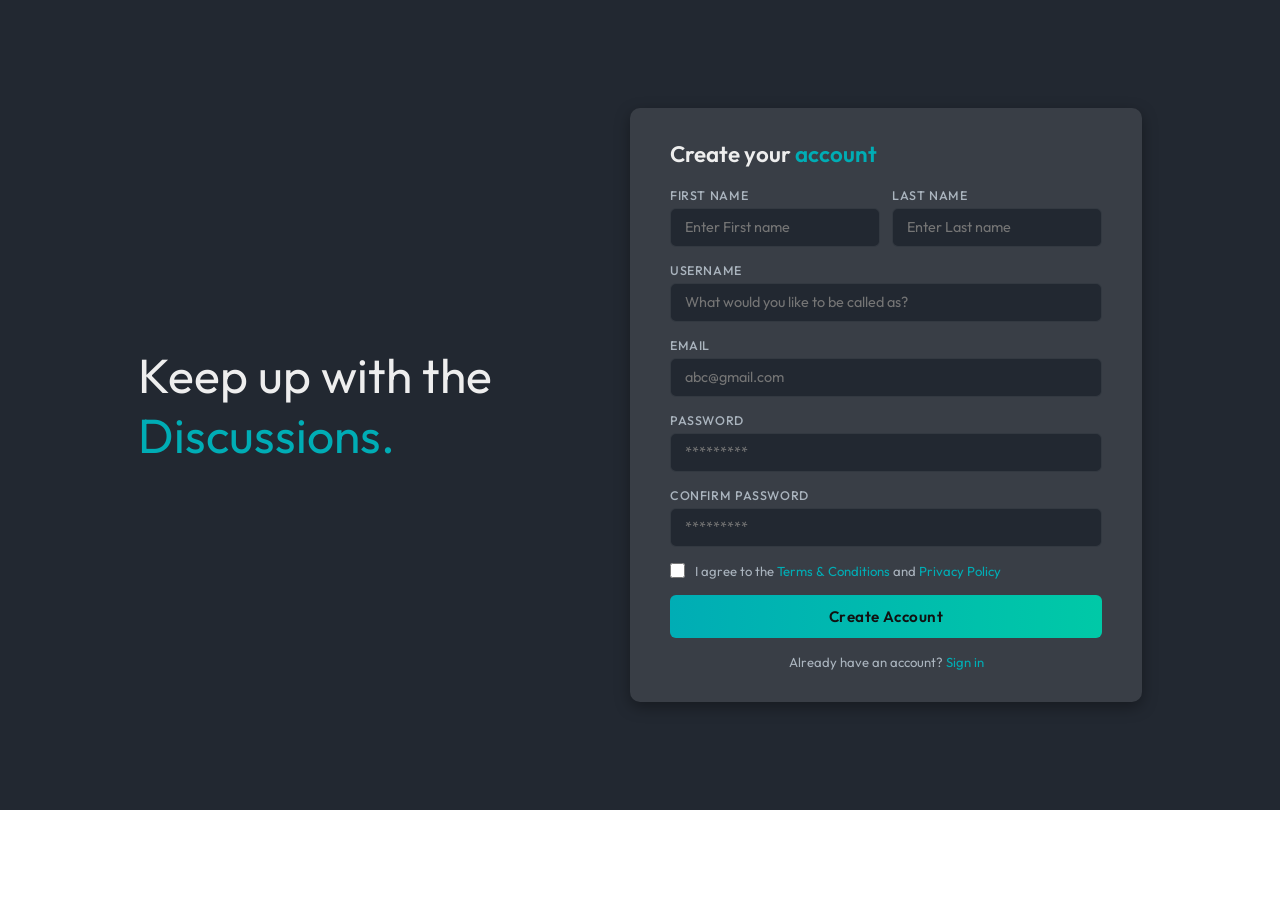
==== pages/index.html @ a3071cab "Registration page added" ====
<!DOCTYPE html>
<html lang="en">

<head>
    <meta charset="UTF-8">
    <meta name="viewport" content="width=device-width, initial-scale=1.0">
    <title>ThreaddBase</title>
    <link rel="stylesheet" href="../CSS/style.css">
    <link href="https://fonts.googleapis.com/css2?family=Outfit:wght@300;400;600;700&display=swap" rel="stylesheet" />
</head>

<body>
    <div class="register-container">
        <div class="register-text">
            Keep up with the <span>Discussions.</span>
        </div>
        <div class="register-tab">
            <h2>Create your <span>account</span></h2>

            <div class="input-row">
                <div class="input-section">
                    <label for="firstname">First Name</label>
                    <input type="text" id="firstname" placeholder="Enter First name" />
                </div>
                <div class="input-section">
                    <label for="lastname">Last Name</label>
                    <input type="text" id="lastname" placeholder="Enter Last name" />
                </div>
            </div>

            <div class="input-section">
                <label for="username">Username</label>
                <input type="text" id="username" placeholder="What would you like to be called as?" />
            </div>

            <div class="input-section">
                <label for="email">Email</label>
                <input type="email" id="email" placeholder="abc@gmail.com" />
            </div>

            <div class="input-section">
                <label for="password">Password</label>
                <input type="password" id="password" placeholder="*********" />
            </div>

            <div class="input-section">
                <label for="repass">Confirm Password</label>
                <input type="password" id="repass" placeholder="*********" />
            </div>

            <div class="terms">
                <input type="checkbox" id="terms" />
                <label for="terms">
                    I agree to the <a href="#">Terms & Conditions</a> and <a href="#">Privacy Policy</a>
                </label>
            </div>

            <button class="btn-submit">Create Account</button>

            <div class="login-link">
                Already have an account? <a href="#">Sign in</a>
            </div>
        </div>
    </div>
</body>

</html>
---- CSS/style.css ----
:root {
  /* Base Theme */
  --color-primary: #222831;
  --color-secondary: #393E46;
  --color-highlight: #00ADB5;
  --color-font: #EEEEEE;

  /* Accent Colors */
  --color-rose: #FF6B8A;
  --color-amber-gold: #F0A500;
  --color-mint: #00C9A7;
  --color-lavender: #A78BFA;
  --color-peach: #FF8C69;
  --color-slate: #AAB4BE;

  /* Semantic Aliases */
  --color-success: #00C9A7;
  --color-warning: #F0A500;
  --color-error: #FF6B8A;
  --color-info: #00ADB5;

  /* Gradient Presets */
  --gradient-aqua: linear-gradient(90deg, #00ADB5, #00C9A7);
  --gradient-dreamy: linear-gradient(90deg, #00ADB5, #A78BFA);
  --gradient-energetic: linear-gradient(90deg, #00ADB5, #F0A500);
  --gradient-warm-cool: linear-gradient(90deg, #FF6B8A, #A78BFA);
}

* {
    margin: 0;
    padding: 0;
    box-sizing: border-box;
    font-family: 'Outfit',-apple-system, BlinkMacSystemFont, 'Segoe UI', Roboto, Oxygen, Ubuntu, Cantarell, 'Open Sans', 'Helvetica Neue', sans-serif;
}

.register-container {
    min-height: clamp(200px, 90vh, 900px);
    width: 100%;
    background-color: var(--color-primary);
    color: var(--color-font);
    display: flex;
    align-items: center;
    justify-content: space-evenly;
}

.register-text {
    font-size: 3rem;
}

.register-text span {
    display: block;
    color: var(--color-highlight);
}

.register-tab {
    min-height: 400px;
    width: 40%;
    border-radius: 10px;
    background-color: var(--color-secondary);
    box-shadow: rgba(0, 0, 0, 0.35) 0px 5px 15px;
    padding: 2rem 2.5rem;
    display: flex;
    flex-direction: column;
    gap: 1rem;
}

.register-tab h2 {
    font-size: 1.4rem;
    font-weight: 600;
    color: var(--color-font);
    margin-bottom: 0.25rem;
}

.register-tab h2 span {
    color: var(--color-highlight);
}

.input-row {
    display: flex;
    gap: 0.75rem;
}

.input-row .input-section {
    flex: 1;
}

.input-section {
    display: flex;
    flex-direction: column;
    gap: 0.3rem;
}

.input-section label {
    font-size: 0.78rem;
    font-weight: 500;
    color: var(--color-slate);
    text-transform: uppercase;
    letter-spacing: 0.05em;
}

.input-section input {
    background-color: var(--color-primary);
    border: 1.5px solid rgba(255,255,255,0.08);
    border-radius: 6px;
    padding: 0.6rem 0.85rem;
    color: var(--color-font);
    font-size: 0.9rem;
    font-family: 'Outfit', sans-serif;
    width: 100%;
    transition: border-color 0.2s, box-shadow 0.2s;
    outline: none;
}

.input-group input::placeholder {
    color: #555c66;
}

.input-group input:focus {
    border-color: var(--color-highlight);
    box-shadow: 0 0 0 3px rgba(0, 173, 181, 0.15);
}

.terms {
    display: flex;
    align-items: center;
    gap: 0.6rem;
    font-size: 0.82rem;
    color: var(--color-slate);
}

.terms input[type="checkbox"] {
    width: 15px;
    height: 15px;
    accent-color: var(--color-highlight);
    cursor: pointer;
    flex-shrink: 0;
}

.terms a {
    color: var(--color-highlight);
    text-decoration: none;
}

.terms a:hover {
    text-decoration: underline;
}
 
.btn-submit {
    width: 100%;
    padding: 0.75rem;
    border: none;
    border-radius: 6px;
    background: var(--gradient-aqua);
    color: #111;
    font-size: 0.95rem;
    font-weight: 600;
    font-family: 'Outfit', sans-serif;
    cursor: pointer;
    transition: opacity 0.2s, transform 0.15s;
    letter-spacing: 0.03em;
}

.btn-submit:hover {
    opacity: 0.9;
    transform: translateY(-1px);
}

.btn-submit:active {
    transform: translateY(0);
}

.login-link {
    text-align: center;
    font-size: 0.82rem;
    color: var(--color-slate);
}

.login-link a {
    color: var(--color-highlight);
    text-decoration: none;
}

.login-link a:hover {
    text-decoration: underline;
}

@media (max-width: 800px) {
    .register-container {
        flex-direction: column;
        gap: 2rem;
        padding: 2.5rem 1.5rem;
    }

    .register-tab {
        width: 60%;
    }

    .register-text {
        font-size: 2.5rem;
        text-align: center;
        max-width: 100%;
    }

    .input-row {
        flex-direction: column;
        gap: 1rem;
    }
}

@media (max-width: 600px) {
    .register-tab {
        width: 90%;
        padding: 1.5rem;
    }

    .register-text {
        font-size: 2rem;
    }
}

@media (max-width: 400px) {
    .register-tab {
        width: 100%;
        border-radius: 0;
    }
}

@media (max-width: 500px) {
    .register-tab {
        width: 80%;
        height: 60%;
    }

    .register-text {
        font-size: 2.3rem;
    }

    .register-container {
        gap: 0;
    }
}
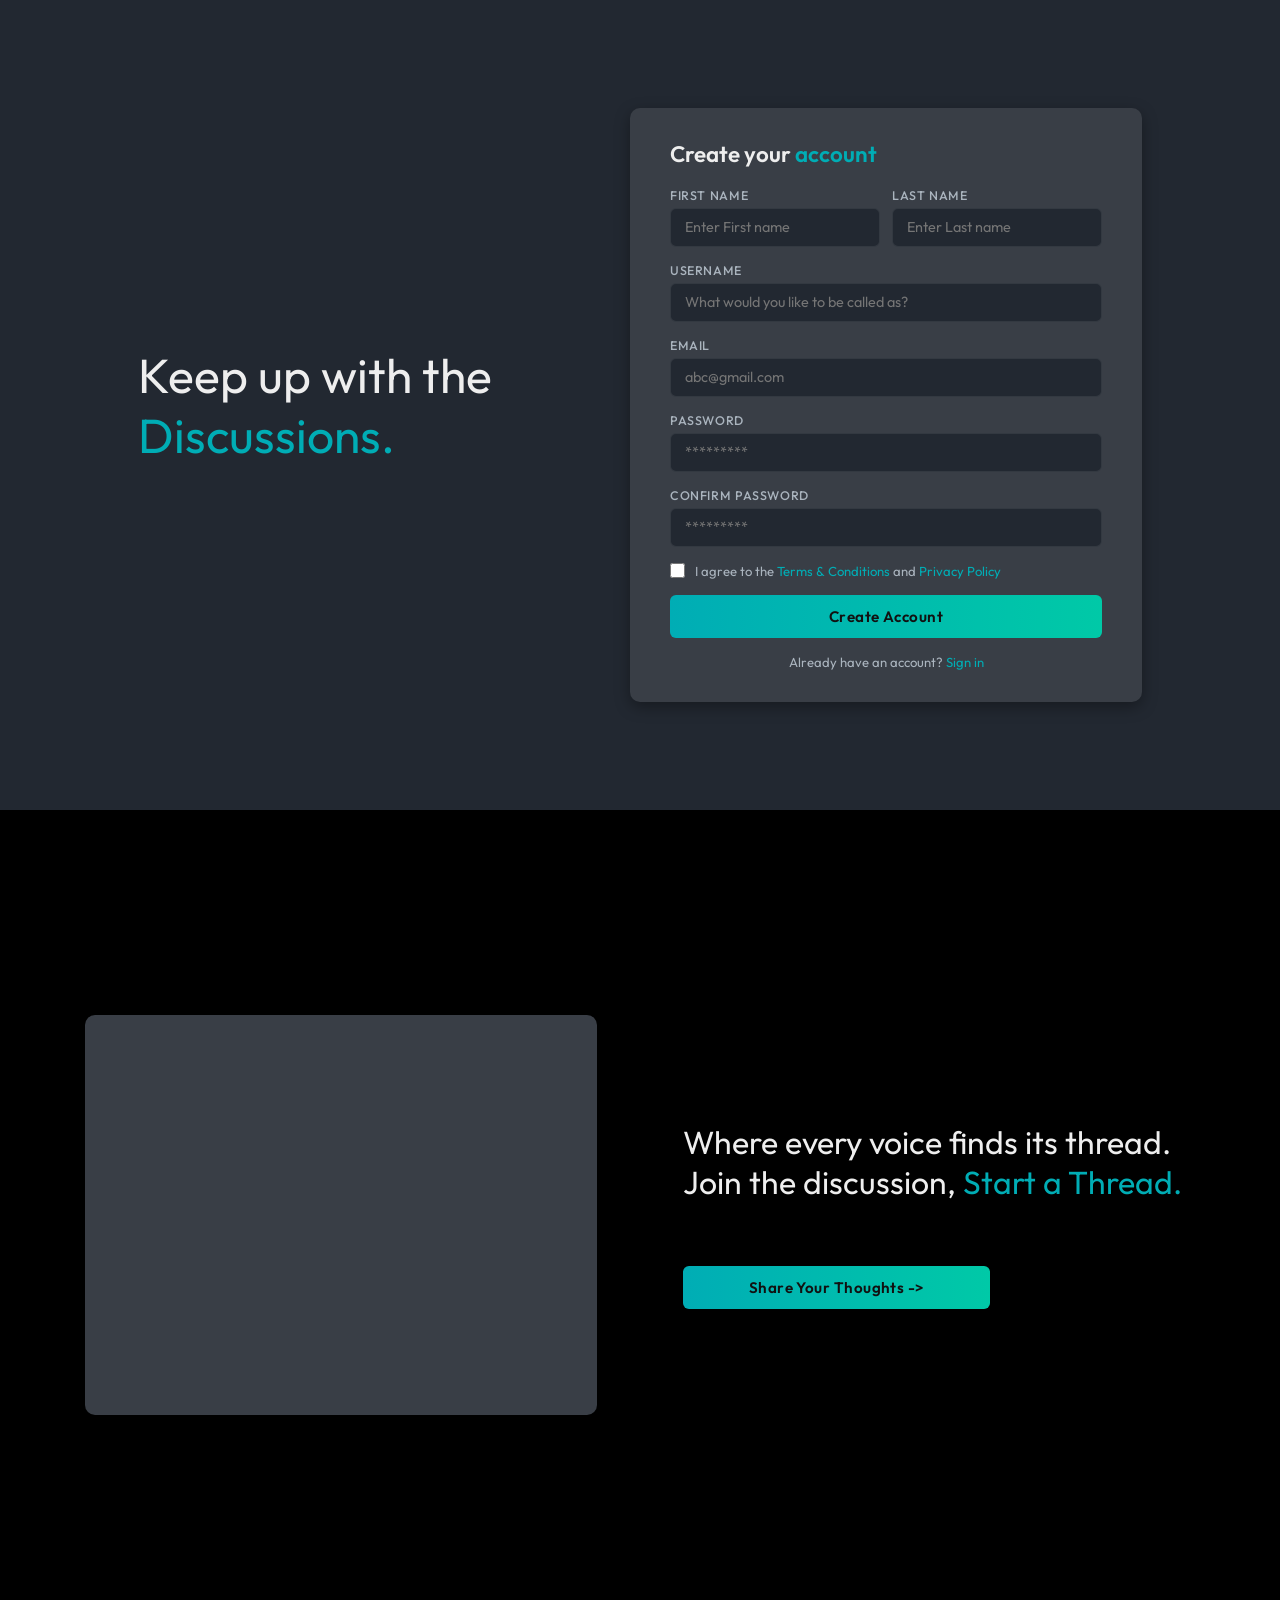
==== commit a3227840: "CTA section added" ====
--- a/pages/index.html
+++ b/pages/index.html
@@ -10,6 +10,8 @@
 </head>
 
 <body>
+
+    <!-- Registration section -->
     <div class="register-container">
         <div class="register-text">
             Keep up with the <span>Discussions.</span>
@@ -62,6 +64,20 @@
             </div>
         </div>
     </div>
+
+    <!-- CTA section -->
+     <div class="CTA-section">
+        <div class="CTA-image"></div>
+        <div class="CTA-text">
+            <p>Where every voice finds its thread.
+            Join the discussion,<span>
+                Start a Thread.
+            </span> 
+                
+            </p>
+            <button>Share Your Thoughts -></button>
+        </div>
+     </div>
 </body>
 
 </html>
--- a/CSS/style.css
+++ b/CSS/style.css
@@ -26,6 +26,7 @@
   --gradient-warm-cool: linear-gradient(90deg, #FF6B8A, #A78BFA);
 }
 
+
 * {
     margin: 0;
     padding: 0;
@@ -33,6 +34,8 @@
     font-family: 'Outfit',-apple-system, BlinkMacSystemFont, 'Segoe UI', Roboto, Oxygen, Ubuntu, Cantarell, 'Open Sans', 'Helvetica Neue', sans-serif;
 }
 
+
+/* Registration section CSS */
 .register-container {
     min-height: clamp(200px, 90vh, 900px);
     width: 100%;
@@ -184,6 +187,8 @@
     text-decoration: underline;
 }
 
+/* Media making webpage responsive */
+
 @media (max-width: 800px) {
     .register-container {
         flex-direction: column;
@@ -239,3 +244,64 @@
         gap: 0;
     }
 }
+
+/* CTA section CSS */
+
+.CTA-section {
+    min-height: clamp(200px, 90vh, 900px);
+    width: 100%;
+    background-color: #000;
+    color: var(--color-font);
+    display: flex;
+    align-items: center;
+    justify-content: space-evenly;
+}
+
+.CTA-image {
+    min-height: 400px;
+    width: 40%;
+    border-radius: 10px;
+    background-color: var(--color-secondary);
+    box-shadow: rgba(0, 0, 0, 0.35) 0px 5px 15px;
+    padding: 2rem 2.5rem;
+    display: flex;
+    flex-direction: column;
+    gap: 1rem;
+}
+
+.CTA-text {
+    width: 40%;
+    font-size: 2rem;
+    display: flex;
+    flex-direction: column;
+    gap: 4rem;
+}
+
+.CTA-text span {
+    /* display: block; */
+    color: var(--color-highlight);
+}
+
+.CTA-text button {
+    width: 60%;
+    padding: 0.75rem;
+    border: none;
+    border-radius: 6px;
+    background: var(--gradient-aqua);
+    color: #111;
+    font-size: 0.95rem;
+    font-weight: 600;
+    font-family: 'Outfit', sans-serif;
+    cursor: pointer;
+    transition: opacity 0.2s, transform 0.15s;
+    letter-spacing: 0.03em;
+}
+
+.CTA-text button:hover {
+    opacity: 0.9;
+    transform: translateY(-1px);
+}
+
+.CTA-text button:active {
+    transform: translateY(0);
+}
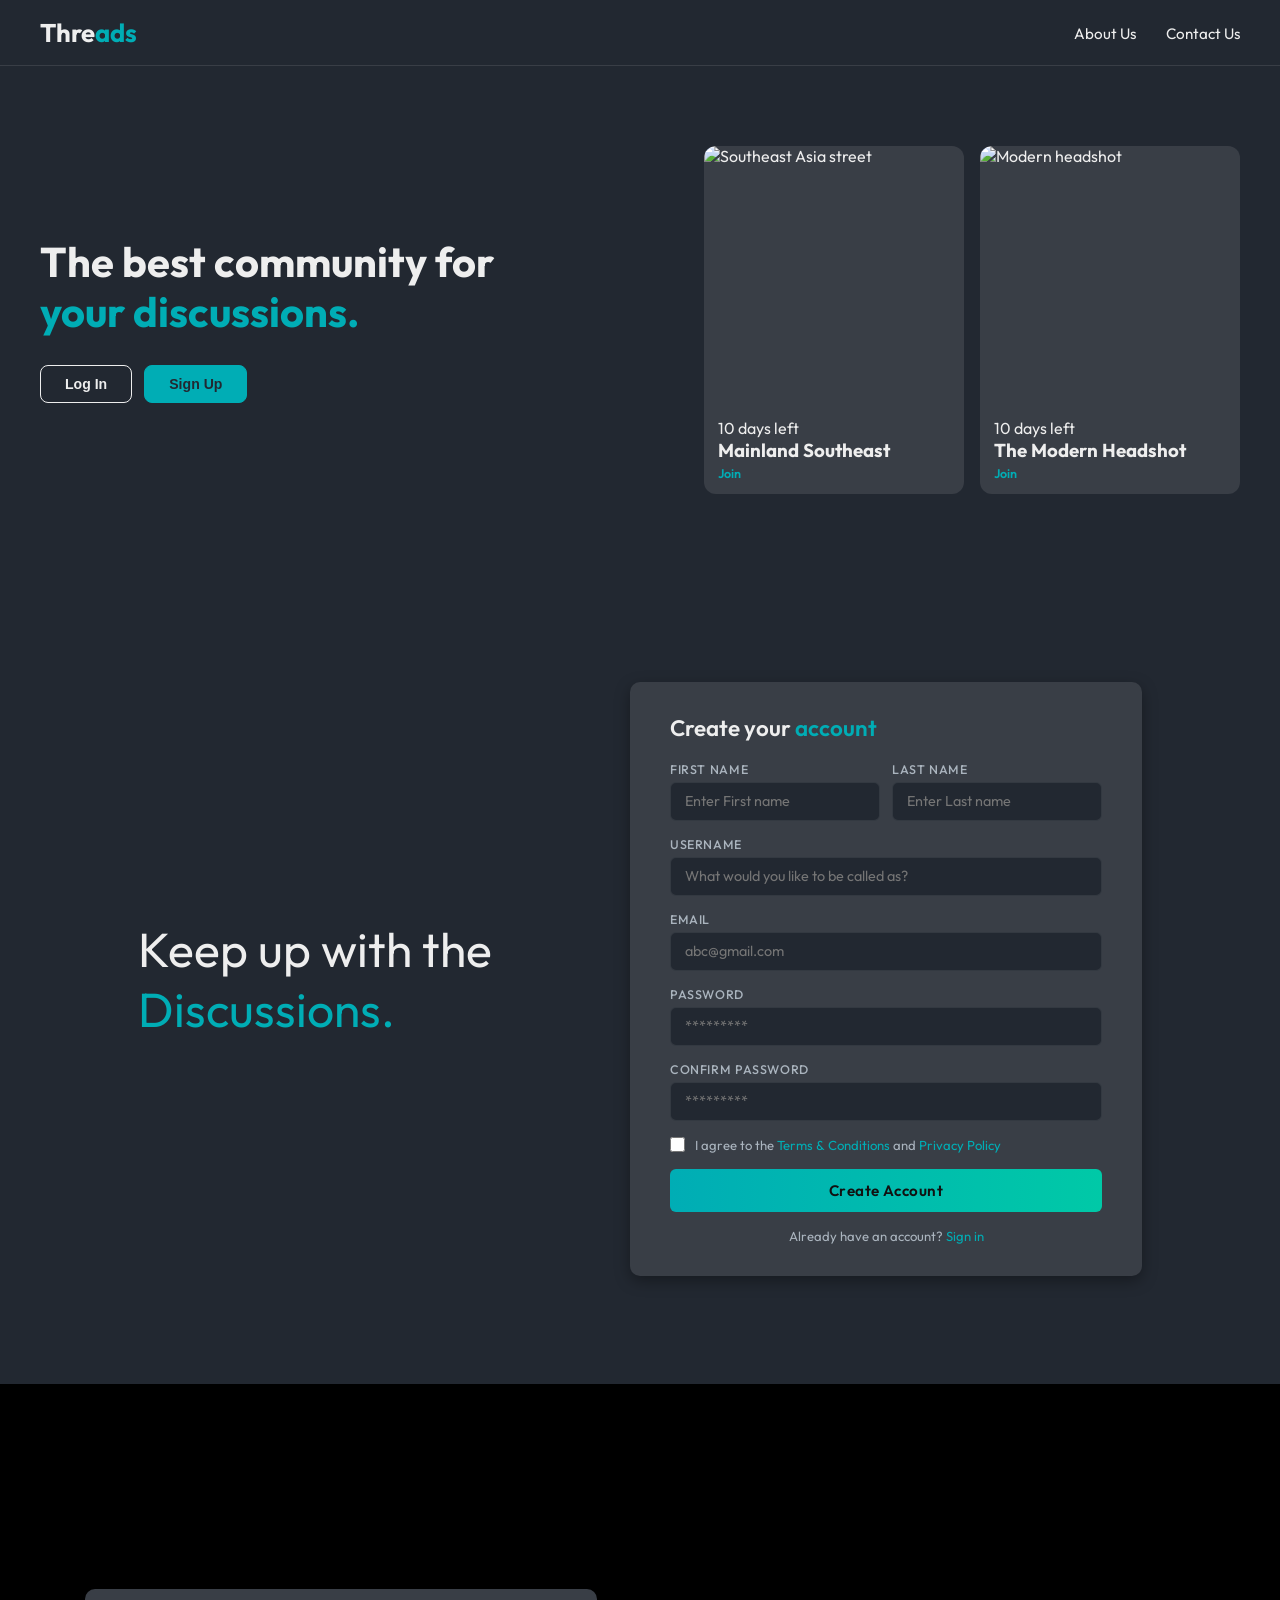
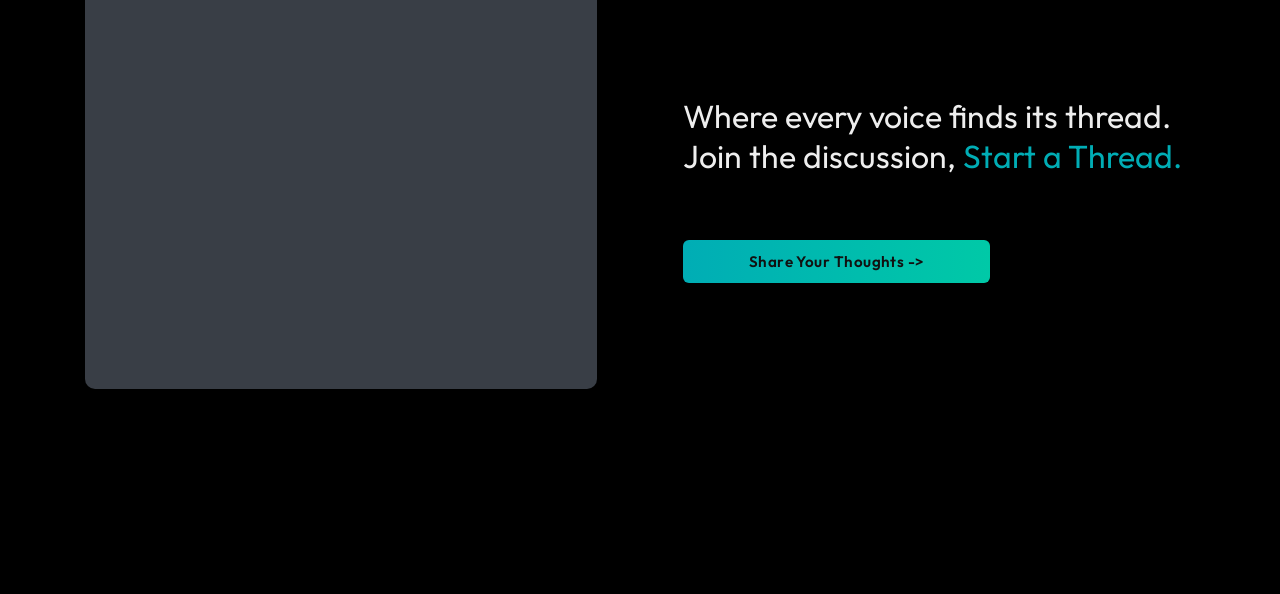
==== commit e8808fce: "Added navbar and utility styles" ====
--- a/pages/index.html
+++ b/pages/index.html
@@ -5,12 +5,58 @@
     <meta charset="UTF-8">
     <meta name="viewport" content="width=device-width, initial-scale=1.0">
     <title>ThreaddBase</title>
+    <link rel="stylesheet" href="../CSS/util.css">
     <link rel="stylesheet" href="../CSS/style.css">
+    <link rel="stylesheet" href="../CSS/nav.css">
     <link href="https://fonts.googleapis.com/css2?family=Outfit:wght@300;400;600;700&display=swap" rel="stylesheet" />
 </head>
 
 <body>
+    
+  <nav>
+    <a href="#" class="logo">Thre<span>ads</span></a>
+    <ul class="nav-links">
+      <li><a href="#">About Us</a></li>
+      <li><a href="#">Contact Us</a></li>
+    </ul>
+  </nav>
 
+  <section class="hero">
+
+    <div class="hero-left">
+      <h1>The best community for
+        <br>
+         <span>your discussions.</span></h1>
+
+      <div class="buttons-container">
+        <a href="#" class="btn-login">Log In</a>
+        <a href="#" class="btn-signup">Sign Up</a>
+      </div>
+    </div>
+
+    <div class="hero-right">
+
+      <div class="card">
+        <img src="https://images.pexels.com/photos/2161449/pexels-photo-2161449.jpeg?auto=compress&cs=tinysrgb&w=400" alt="Southeast Asia street" />
+        <div class="card-info">
+          <p>10 days left</p>
+          <h3>Mainland Southeast</h3>
+          <a href="#">Join</a>
+        </div>
+      </div>
+
+      <div class="card">
+        <img src="https://images.pexels.com/photos/3756679/pexels-photo-3756679.jpeg?auto=compress&cs=tinysrgb&w=400" alt="Modern headshot" />
+        <div class="card-info">
+          <p class="tag">10 days left</p>
+          <h3>The Modern Headshot</h3>
+          <a href="#">Join</a>
+        </div>
+      </div>
+
+    </div>
+
+  </section>
     <!-- Registration section -->
     <div class="register-container">
         <div class="register-text">
--- a/CSS/util.css
+++ b/CSS/util.css
@@ -0,0 +1,35 @@
+:root {
+  /* Base Theme */
+  --color-primary: #222831;
+  --color-secondary: #393E46;
+  --color-highlight: #00ADB5;
+  --color-font: #EEEEEE;
+
+  /* Accent Colors */
+  --color-rose: #FF6B8A;
+  --color-amber-gold: #F0A500;
+  --color-mint: #00C9A7;
+  --color-lavender: #A78BFA;
+  --color-peach: #FF8C69;
+  --color-slate: #AAB4BE;
+
+  /* Semantic Aliases */
+  --color-success: #00C9A7;
+  --color-warning: #F0A500;
+  --color-error: #FF6B8A;
+  --color-info: #00ADB5;
+
+  /* Gradient Presets */
+  --gradient-aqua: linear-gradient(90deg, #00ADB5, #00C9A7);
+  --gradient-dreamy: linear-gradient(90deg, #00ADB5, #A78BFA);
+  --gradient-energetic: linear-gradient(90deg, #00ADB5, #F0A500);
+  --gradient-warm-cool: linear-gradient(90deg, #FF6B8A, #A78BFA);
+}
+
+
+* {
+    margin: 0;
+    padding: 0;
+    box-sizing: border-box;
+    font-family: 'Outfit',-apple-system, BlinkMacSystemFont, 'Segoe UI', Roboto, Oxygen, Ubuntu, Cantarell, 'Open Sans', 'Helvetica Neue', sans-serif;
+}
--- a/CSS/style.css
+++ b/CSS/style.css
@@ -1,39 +1,168 @@
-:root {
-  /* Base Theme */
-  --color-primary: #222831;
-  --color-secondary: #393E46;
-  --color-highlight: #00ADB5;
-  --color-font: #EEEEEE;
-
-  /* Accent Colors */
-  --color-rose: #FF6B8A;
-  --color-amber-gold: #F0A500;
-  --color-mint: #00C9A7;
-  --color-lavender: #A78BFA;
-  --color-peach: #FF8C69;
-  --color-slate: #AAB4BE;
-
-  /* Semantic Aliases */
-  --color-success: #00C9A7;
-  --color-warning: #F0A500;
-  --color-error: #FF6B8A;
-  --color-info: #00ADB5;
-
-  /* Gradient Presets */
-  --gradient-aqua: linear-gradient(90deg, #00ADB5, #00C9A7);
-  --gradient-dreamy: linear-gradient(90deg, #00ADB5, #A78BFA);
-  --gradient-energetic: linear-gradient(90deg, #00ADB5, #F0A500);
-  --gradient-warm-cool: linear-gradient(90deg, #FF6B8A, #A78BFA);
-}
-
-
-* {
-    margin: 0;
-    padding: 0;
-    box-sizing: border-box;
-    font-family: 'Outfit',-apple-system, BlinkMacSystemFont, 'Segoe UI', Roboto, Oxygen, Ubuntu, Cantarell, 'Open Sans', 'Helvetica Neue', sans-serif;
-}
-
+/* Top hero section styling */
+.hero {
+    padding: 80px 40px;
+    display: flex;
+    align-items: center;
+    justify-content: space-between;
+}
+
+.hero-left {
+    display: flex;
+    flex-direction: column;
+    width: 40%;
+}
+
+.hero-left h1 {
+    font-size: 2.6rem;
+    font-weight: 700;
+    line-height: 1.2;
+    color: #EEEEEE;
+    margin-bottom: 28px;
+    text-align: justify;
+}
+
+.hero-left h1 span {
+    color: #00ADB5;
+}
+
+.buttons-container {
+    display: flex;
+    align-items: center;
+    gap: 12px;
+}
+
+.btn-login {
+    padding: 10px 24px;
+    border-radius: 8px;
+    font-family: 'Poppins', sans-serif;
+    font-size: 0.88rem;
+    font-weight: 600;
+    cursor: pointer;
+    text-decoration: none;
+    border: 1px solid #EEEEEE;
+    background-color: transparent;
+    color: #EEEEEE;
+}
+
+.btn-login:hover {
+    border-color: #00ADB5;
+    color: #00ADB5;
+}
+
+.btn-signup {
+    padding: 10px 24px;
+    border-radius: 8px;
+    font-family: 'Poppins', sans-serif;
+    font-size: 0.88rem;
+    font-weight: 600;
+    cursor: pointer;
+    text-decoration: none;
+    border: 1px solid #00ADB5;
+    background-color: #00ADB5;
+    color: #222831;
+}
+
+.btn-signup:hover {
+    background-color: #009aa1;
+    border-color: #009aa1;
+}
+
+.hero-right {
+    display: flex;
+    align-items: center;
+    justify-content: flex-end;
+    gap: 16px;
+    width: 55%;
+}
+
+.card {
+    border-radius: 12px;
+    overflow: hidden;
+    background-color: #393E46;
+    cursor: pointer;
+    width: 260px;
+    transition: transform 0.3s, box-shadow 0.3s;
+}
+
+.card:hover {
+    transform: translateY(-8px);
+    box-shadow: 0 16px 40px rgba(0, 0, 0, 0.5), 0 0 0 2px #00ADB5;
+}
+
+.card img {
+    display: block;
+    width: 260px;
+    height: 260px;
+    object-fit: cover;
+}
+
+.card-info {
+    padding: 12px 14px;
+}
+
+.card-info a {
+    font-size: 0.78rem;
+    color: #00ADB5;
+    text-decoration: none;
+    font-weight: 600;
+}
+
+.card-info a:hover {
+    text-decoration: underline;
+}
+
+/* hero section responsive code */
+@media (max-width: 900px) {
+    .hero {
+        flex-direction: column;
+        gap: 50px;
+        padding: 60px 40px;
+    }
+
+    .hero-left {
+        width: 100%;
+    }
+
+    .hero-right {
+        width: 100%;
+        justify-content: center;
+    }
+}
+
+@media (max-width: 600px) {
+
+  .hero {
+    padding: 50px 20px;
+  }
+
+  .hero-left h1 {
+    font-size: 1.9rem;
+  }
+
+  .card {
+    width: 170px;
+  }
+
+  .card img {
+    width: 170px;
+    height: 170px;
+  }
+}
+
+@media (max-width: 400px) {
+  .hero-left h1 {
+    font-size: 1.6rem;
+  }
+
+  .card {
+    width: 145px;
+  }
+
+  .card img {
+    width: 145px;
+    height: 145px;
+  }
+}
 
 /* Registration section CSS */
 .register-container {
@@ -103,7 +232,7 @@
 
 .input-section input {
     background-color: var(--color-primary);
-    border: 1.5px solid rgba(255,255,255,0.08);
+    border: 1.5px solid rgba(255, 255, 255, 0.08);
     border-radius: 6px;
     padding: 0.6rem 0.85rem;
     color: var(--color-font);
@@ -147,7 +276,7 @@
 .terms a:hover {
     text-decoration: underline;
 }
- 
+
 .btn-submit {
     width: 100%;
     padding: 0.75rem;
@@ -223,25 +352,25 @@
     }
 }
 
+@media (max-width: 500px) {
+    .register-tab {
+        width: 80%;
+        height: 60%;
+    }
+
+    .register-text {
+        font-size: 2.3rem;
+    }
+
+    .register-container {
+        gap: 1.3 rem;
+    }
+}
+
 @media (max-width: 400px) {
     .register-tab {
         width: 100%;
         border-radius: 0;
-    }
-}
-
-@media (max-width: 500px) {
-    .register-tab {
-        width: 80%;
-        height: 60%;
-    }
-
-    .register-text {
-        font-size: 2.3rem;
-    }
-
-    .register-container {
-        gap: 0;
     }
 }
 
@@ -305,3 +434,22 @@
 .CTA-text button:active {
     transform: translateY(0);
 }
+
+@media (max-width: 500px) {
+    .CTA-section {
+        flex-direction: column;
+    }
+
+    .CTA-text {
+        font-size: 1.7rem;
+    }
+
+    .CTA-image {
+        min-height: 300px;
+        width: 60%;
+    }
+
+    .CTA-text button {
+        width: 120%;
+    }
+}
--- a/CSS/nav.css
+++ b/CSS/nav.css
@@ -0,0 +1,60 @@
+/* navigation bar styling for landing page */
+body {
+  background-color: var(--color-primary);
+  color: var(--color-font);
+}
+
+nav {
+  background-color: var(--color-primary);
+  border-bottom: 1px solid var(--color-secondary);
+  padding: 16px 40px;
+  display: flex;
+  align-items: center;
+  justify-content: space-between;
+}
+
+.logo {
+  font-size: 1.6rem;
+  font-weight: 700;
+  color: var(--color-font);
+  text-decoration: none;
+}
+
+.logo span {
+  color: var(--color-highlight);
+}
+
+.nav-links {
+  display: flex;
+  align-items: center;
+  gap: 30px;
+  list-style: none;
+}
+
+.nav-links a {
+  text-decoration: none;
+  color: var(--color-font);
+  font-size: 0.95rem;
+  font-weight: 400;
+}
+
+.nav-links a:hover {
+  color: var(--color-highlight);
+}
+
+
+@media (max-width: 600px) {
+  nav {
+    padding: 16px 20px;
+  }
+
+  .nav-links {
+    gap: 16px;
+  }
+}
+
+@media (max-width: 400px) {
+  .nav-links {
+    display: none;
+  }
+}
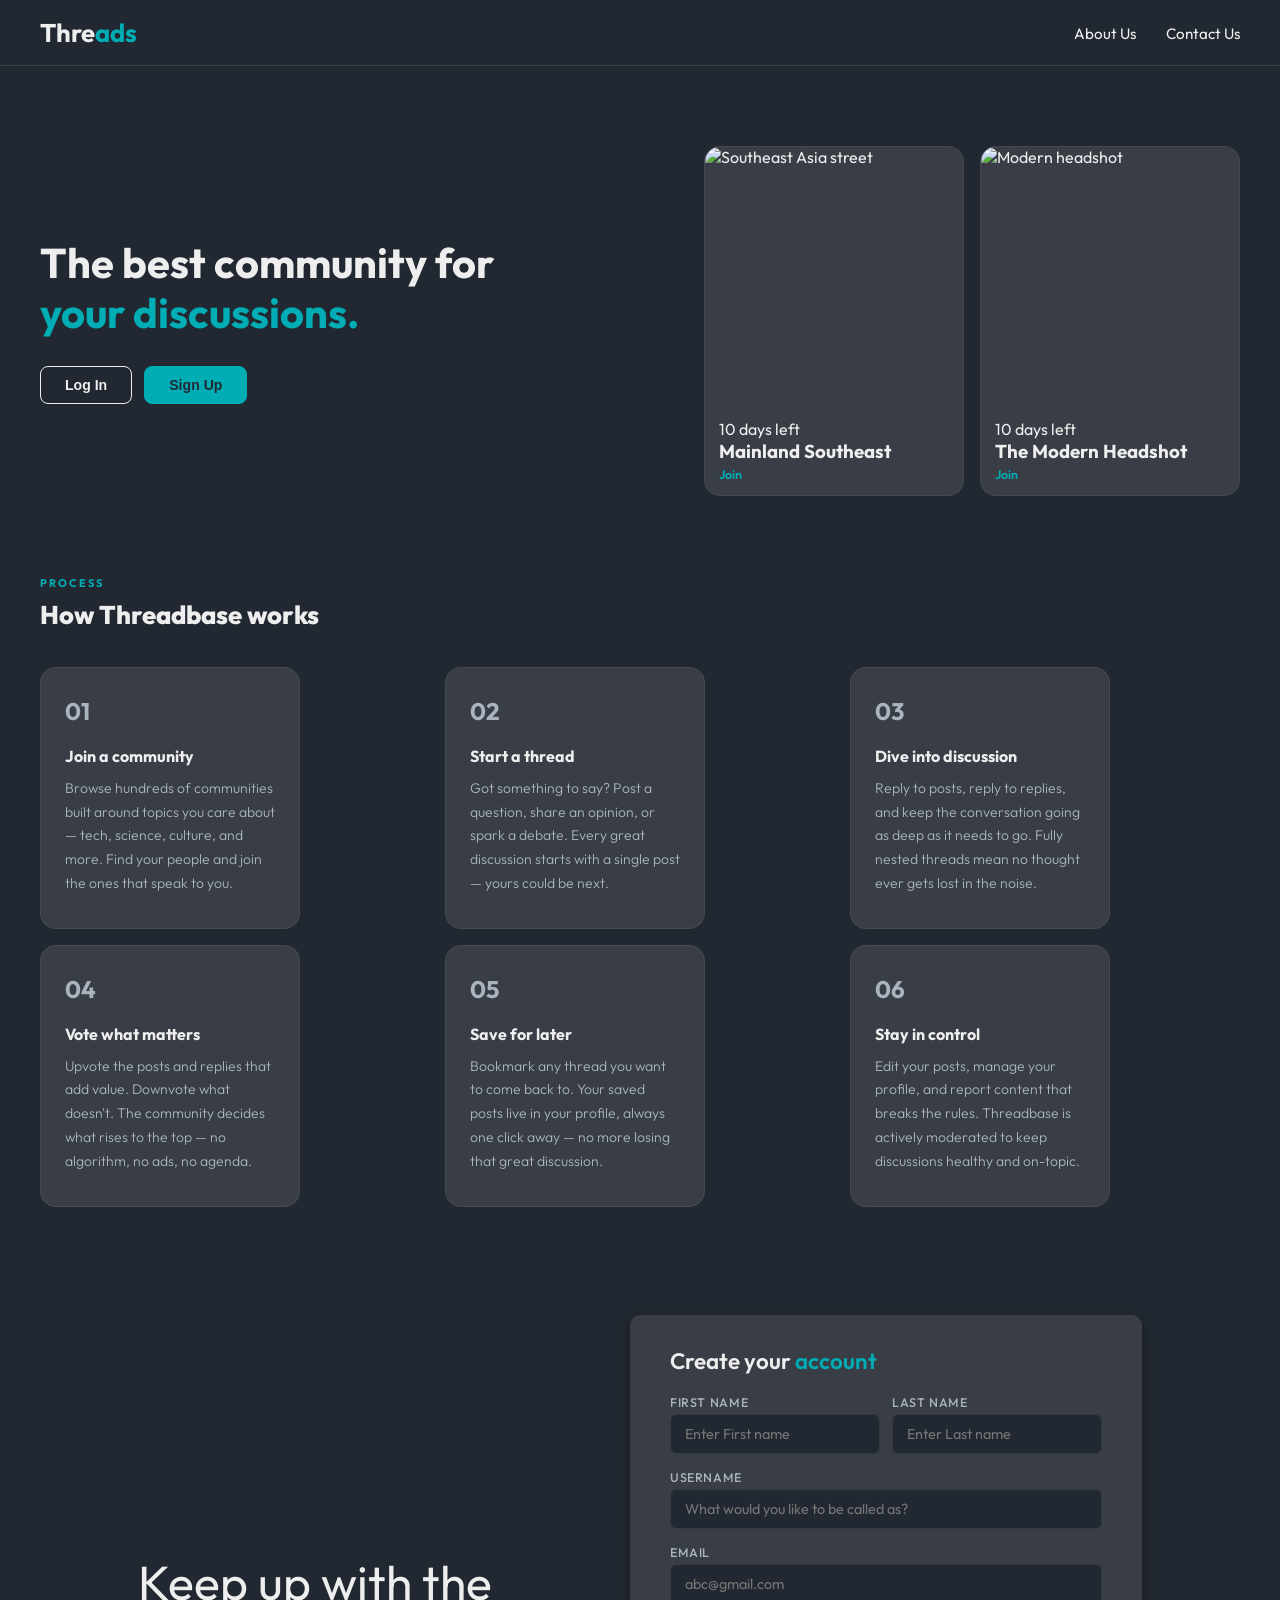
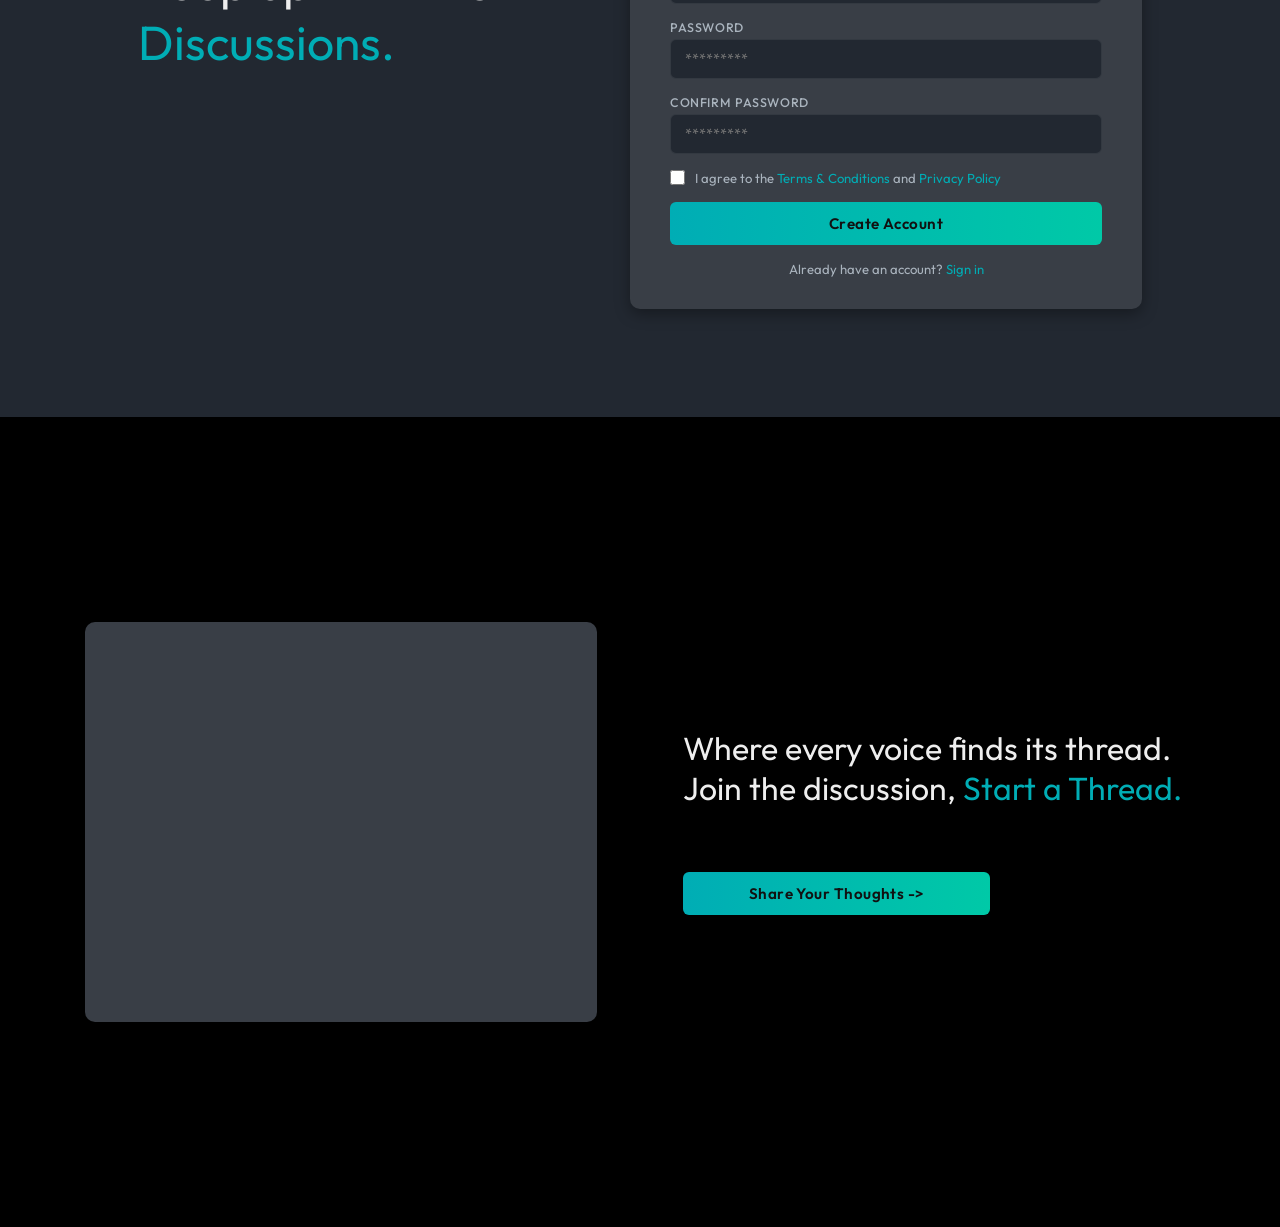
==== commit 28240ce0: "File structure updated" ====
--- a/pages/index.html
+++ b/pages/index.html
@@ -2,17 +2,19 @@
 <html lang="en">
 
 <head>
-    <meta charset="UTF-8">
-    <meta name="viewport" content="width=device-width, initial-scale=1.0">
-    <title>ThreaddBase</title>
-    <link rel="stylesheet" href="../CSS/util.css">
-    <link rel="stylesheet" href="../CSS/style.css">
-    <link rel="stylesheet" href="../CSS/nav.css">
-    <link href="https://fonts.googleapis.com/css2?family=Outfit:wght@300;400;600;700&display=swap" rel="stylesheet" />
+  <meta charset="UTF-8">
+  <meta name="viewport" content="width=device-width, initial-scale=1.0">
+  <title>ThreaddBase</title>
+  <link rel="stylesheet" href="../CSS/util.css">
+  <link rel="stylesheet" href="../CSS/style.css">
+  <link rel="stylesheet" href="../CSS/nav.css">
+  <link href="https://fonts.googleapis.com/css2?family=Outfit:wght@300;400;600;700&display=swap" rel="stylesheet" />
+  <!-- iconify -->
+  <script src="https://code.iconify.design/iconify-icon/2.1.0/iconify-icon.min.js"></script>
 </head>
 
 <body>
-    
+  <!-- navigation starts -->
   <nav>
     <a href="#" class="logo">Thre<span>ads</span></a>
     <ul class="nav-links">
@@ -20,13 +22,16 @@
       <li><a href="#">Contact Us</a></li>
     </ul>
   </nav>
-
+  <!-- navigation ends -->
+
+  <!-- top hero section starts -->
   <section class="hero">
 
     <div class="hero-left">
       <h1>The best community for
         <br>
-         <span>your discussions.</span></h1>
+        <span>your discussions.</span>
+      </h1>
 
       <div class="buttons-container">
         <a href="#" class="btn-login">Log In</a>
@@ -37,7 +42,8 @@
     <div class="hero-right">
 
       <div class="card">
-        <img src="https://images.pexels.com/photos/2161449/pexels-photo-2161449.jpeg?auto=compress&cs=tinysrgb&w=400" alt="Southeast Asia street" />
+        <img src="https://images.pexels.com/photos/2161449/pexels-photo-2161449.jpeg?auto=compress&cs=tinysrgb&w=400"
+          alt="Southeast Asia street" />
         <div class="card-info">
           <p>10 days left</p>
           <h3>Mainland Southeast</h3>
@@ -46,84 +52,187 @@
       </div>
 
       <div class="card">
-        <img src="https://images.pexels.com/photos/3756679/pexels-photo-3756679.jpeg?auto=compress&cs=tinysrgb&w=400" alt="Modern headshot" />
+        <img src="https://images.pexels.com/photos/3756679/pexels-photo-3756679.jpeg?auto=compress&cs=tinysrgb&w=400"
+          alt="Modern headshot" />
         <div class="card-info">
           <p class="tag">10 days left</p>
           <h3>The Modern Headshot</h3>
           <a href="#">Join</a>
         </div>
       </div>
-
-    </div>
-
+    </div>
   </section>
-    <!-- Registration section -->
-    <div class="register-container">
-        <div class="register-text">
-            Keep up with the <span>Discussions.</span>
-        </div>
-        <div class="register-tab">
-            <h2>Create your <span>account</span></h2>
-
-            <div class="input-row">
-                <div class="input-section">
-                    <label for="firstname">First Name</label>
-                    <input type="text" id="firstname" placeholder="Enter First name" />
-                </div>
-                <div class="input-section">
-                    <label for="lastname">Last Name</label>
-                    <input type="text" id="lastname" placeholder="Enter Last name" />
-                </div>
-            </div>
-
-            <div class="input-section">
-                <label for="username">Username</label>
-                <input type="text" id="username" placeholder="What would you like to be called as?" />
-            </div>
-
-            <div class="input-section">
-                <label for="email">Email</label>
-                <input type="email" id="email" placeholder="abc@gmail.com" />
-            </div>
-
-            <div class="input-section">
-                <label for="password">Password</label>
-                <input type="password" id="password" placeholder="*********" />
-            </div>
-
-            <div class="input-section">
-                <label for="repass">Confirm Password</label>
-                <input type="password" id="repass" placeholder="*********" />
-            </div>
-
-            <div class="terms">
-                <input type="checkbox" id="terms" />
-                <label for="terms">
-                    I agree to the <a href="#">Terms & Conditions</a> and <a href="#">Privacy Policy</a>
-                </label>
-            </div>
-
-            <button class="btn-submit">Create Account</button>
-
-            <div class="login-link">
-                Already have an account? <a href="#">Sign in</a>
-            </div>
-        </div>
-    </div>
-
-    <!-- CTA section -->
-     <div class="CTA-section">
-        <div class="CTA-image"></div>
-        <div class="CTA-text">
-            <p>Where every voice finds its thread.
-            Join the discussion,<span>
-                Start a Thread.
-            </span> 
-                
-            </p>
-            <button>Share Your Thoughts -></button>
-        </div>
-     </div>
+  <!-- Top hero section ends -->
+
+  <!-- work section starts -->
+  <section class="works-section">
+
+    <p class="section-label">Process</p>
+    <h2 class="works-title">How Threadbase works</h2>
+
+    <div class="cards-row">
+
+      <!-- First Card -->
+      <div class="col">
+        <div class="card">
+          <div class="card-body">
+            <div class="card-top-row">
+              <span class="card-number">01</span>
+              <iconify-icon icon="lucide:users" width="28" height="28" class="card-icon"></iconify-icon>
+            </div>
+            <h5 class="card-title">Join a community</h5>
+            <p class="card-text">Browse hundreds of communities built around topics you care about — tech, science,
+              culture, and more. Find your people and join the ones that speak to you.</p>
+          </div>
+        </div>
+      </div>
+
+      <!-- Second Card -->
+      <div class="col">
+        <div class="card">
+          <div class="card-body">
+            <div class="card-top-row">
+              <span class="card-number">02</span>
+              <iconify-icon icon="lucide:pencil-line" width="28" height="28" class="card-icon"></iconify-icon>
+            </div>
+            <h5 class="card-title">Start a thread</h5>
+            <p class="card-text">Got something to say? Post a question, share an opinion, or spark a debate. Every great
+              discussion starts with a single post — yours could be next.</p>
+          </div>
+        </div>
+      </div>
+
+      <!-- Third Card -->
+      <div class="col">
+        <div class="card">
+          <div class="card-body">
+            <div class="card-top-row">
+              <span class="card-number">03</span>
+              <iconify-icon icon="lucide:message-square-more" width="28" height="28" class="card-icon"></iconify-icon>
+            </div>
+            <h5 class="card-title">Dive into discussion</h5>
+            <p class="card-text">Reply to posts, reply to replies, and keep the conversation going as deep as it needs
+              to go. Fully nested threads mean no thought ever gets lost in the noise.</p>
+          </div>
+        </div>
+      </div>
+
+      <!-- Fourth Card -->
+      <div class="col">
+        <div class="card">
+          <div class="card-body">
+            <div class="card-top-row">
+              <span class="card-number">04</span>
+              <iconify-icon icon="lucide:thumbs-up" width="28" height="28" class="card-icon"></iconify-icon>
+            </div>
+            <h5 class="card-title">Vote what matters</h5>
+            <p class="card-text">Upvote the posts and replies that add value. Downvote what doesn't. The community
+              decides what rises to the top — no algorithm, no ads, no agenda.</p>
+          </div>
+        </div>
+      </div>
+
+      <!-- Fifth Card -->
+      <div class="col">
+        <div class="card">
+          <div class="card-body">
+            <div class="card-top-row">
+              <span class="card-number">05</span>
+              <iconify-icon icon="lucide:bookmark" width="28" height="28" class="card-icon"></iconify-icon>
+            </div>
+            <h5 class="card-title">Save for later</h5>
+            <p class="card-text">Bookmark any thread you want to come back to. Your saved posts live in your profile,
+              always one click away — no more losing that great discussion.</p>
+          </div>
+        </div>
+      </div>
+
+      <!-- Sixth Card -->
+      <div class="col">
+        <div class="card">
+          <div class="card-body">
+            <div class="card-top-row">
+              <span class="card-number">06</span>
+              <iconify-icon icon="lucide:shield-check" width="28" height="28" class="card-icon"></iconify-icon>
+            </div>
+            <h5 class="card-title">Stay in control</h5>
+            <p class="card-text">Edit your posts, manage your profile, and report content that breaks the rules.
+              Threadbase is actively moderated to keep discussions healthy and on-topic.</p>
+          </div>
+        </div>
+      </div>
+    </div>
+  </section>
+  <!-- work section ends -->
+
+  <!-- Registration section starts -->
+  <div class="register-container">
+    <div class="register-text">
+      Keep up with the <span>Discussions.</span>
+    </div>
+    <div class="register-tab">
+      <h2>Create your <span>account</span></h2>
+
+      <div class="input-row">
+        <div class="input-section">
+          <label for="firstname">First Name</label>
+          <input type="text" id="firstname" placeholder="Enter First name" />
+        </div>
+        <div class="input-section">
+          <label for="lastname">Last Name</label>
+          <input type="text" id="lastname" placeholder="Enter Last name" />
+        </div>
+      </div>
+
+      <div class="input-section">
+        <label for="username">Username</label>
+        <input type="text" id="username" placeholder="What would you like to be called as?" />
+      </div>
+
+      <div class="input-section">
+        <label for="email">Email</label>
+        <input type="email" id="email" placeholder="abc@gmail.com" />
+      </div>
+
+      <div class="input-section">
+        <label for="password">Password</label>
+        <input type="password" id="password" placeholder="*********" />
+      </div>
+
+      <div class="input-section">
+        <label for="repass">Confirm Password</label>
+        <input type="password" id="repass" placeholder="*********" />
+      </div>
+
+      <div class="terms">
+        <input type="checkbox" id="terms" />
+        <label for="terms">
+          I agree to the <a href="#">Terms & Conditions</a> and <a href="#">Privacy Policy</a>
+        </label>
+      </div>
+
+      <button class="btn-submit">Create Account</button>
+
+      <div class="login-link">
+        Already have an account? <a href="#">Sign in</a>
+      </div>
+    </div>
+  </div>
+
+  <!-- CTA section -->
+  <div class="CTA-section">
+    <div class="CTA-image"></div>
+    <div class="CTA-text">
+      <p>Where every voice finds its thread.
+        Join the discussion,<span>
+          Start a Thread.
+        </span>
+
+      </p>
+      <button>Share Your Thoughts -></button>
+    </div>
+  </div>
+  <!-- CTA section ends -->
 </body>
 
 </html>
--- a/CSS/style.css
+++ b/CSS/style.css
@@ -161,6 +161,127 @@
   .card img {
     width: 145px;
     height: 145px;
+  }
+}
+
+/* work section css */
+/* section */
+.works-section {
+  max-width: 1200px;
+  margin: 0 auto;
+}
+
+
+.section-label {
+  font-family: 'Outfit', sans-serif;
+  font-size: 11px;
+  font-weight: 700;
+  letter-spacing: 0.18em;
+  text-transform: uppercase;
+  color: var(--color-highlight);
+  margin-bottom: 8px;
+}
+
+/* main title */
+.works-title {
+  font-family: 'Outfit', sans-serif;
+  font-size: 1.6rem;
+  font-weight: 800;
+  color: var(--color-font);
+  margin-bottom: 36px;
+}
+
+/* 2 rows of cards */
+.cards-row {
+  display: flex;
+  flex-wrap: wrap;
+  gap: 16px;
+}
+
+/* each column — 3 cards per row */
+.col {
+  flex: 0 0 calc(33.333% - 11px);
+  min-width: 0;
+}
+
+/* card */
+.card {
+  background-color: var(--color-secondary);
+  border: 1px solid rgba(255, 255, 255, 0.06);
+  border-radius: 16px;
+  height: 100%;
+  transition: box-shadow 0.2s ease, transform 0.2s ease;
+}
+
+.card:hover {
+  transform: translateY(-4px);
+  border-color: var(--color-highlight);
+  box-shadow: 0 12px 32px rgba(0, 173, 181, 0.12);
+}
+
+.card-body {
+  padding: 28px 24px 32px;
+  display: flex;
+  flex-direction: column;
+}
+
+/* number + icon top row */
+.card-top-row {
+  display: flex;
+  align-items: center;
+  justify-content: space-between;
+  margin-bottom: 20px;
+}
+
+.card-number {
+  font-family: 'Outfit', sans-serif;
+  font-size: 1.5rem;
+  font-weight: 700;
+  color: var(--color-slate);
+}
+
+.card-icon {
+  color: var(--color-highlight);
+}
+
+/* card title */
+.card-title {
+  font-family: 'Outfit', sans-serif;
+  font-size: 1rem;
+  font-weight: 700;
+  color: var(--color-font);
+  line-height: 1.3;
+  margin-bottom: 10px;
+}
+
+/* card body text */
+.card-text {
+  font-size: 0.875rem;
+  color: var(--color-slate);
+  line-height: 1.7;
+  font-weight: 300;
+  font-family: 'Outfit', sans-serif;
+}
+
+/* tablet - 2 cards to be displayed per row */
+@media (max-width: 900px) {
+  .col {
+    flex: 0 0 calc(50% - 8px);
+  }
+}
+
+/* mobile - 1 card to be displayed per row */
+@media (max-width: 560px) {
+  .col {
+    flex: 0 0 100%;
+  }
+
+  body {
+    padding: 40px 20px;
+  }
+
+  .works-title {
+    font-size: 1.3rem;
   }
 }
 
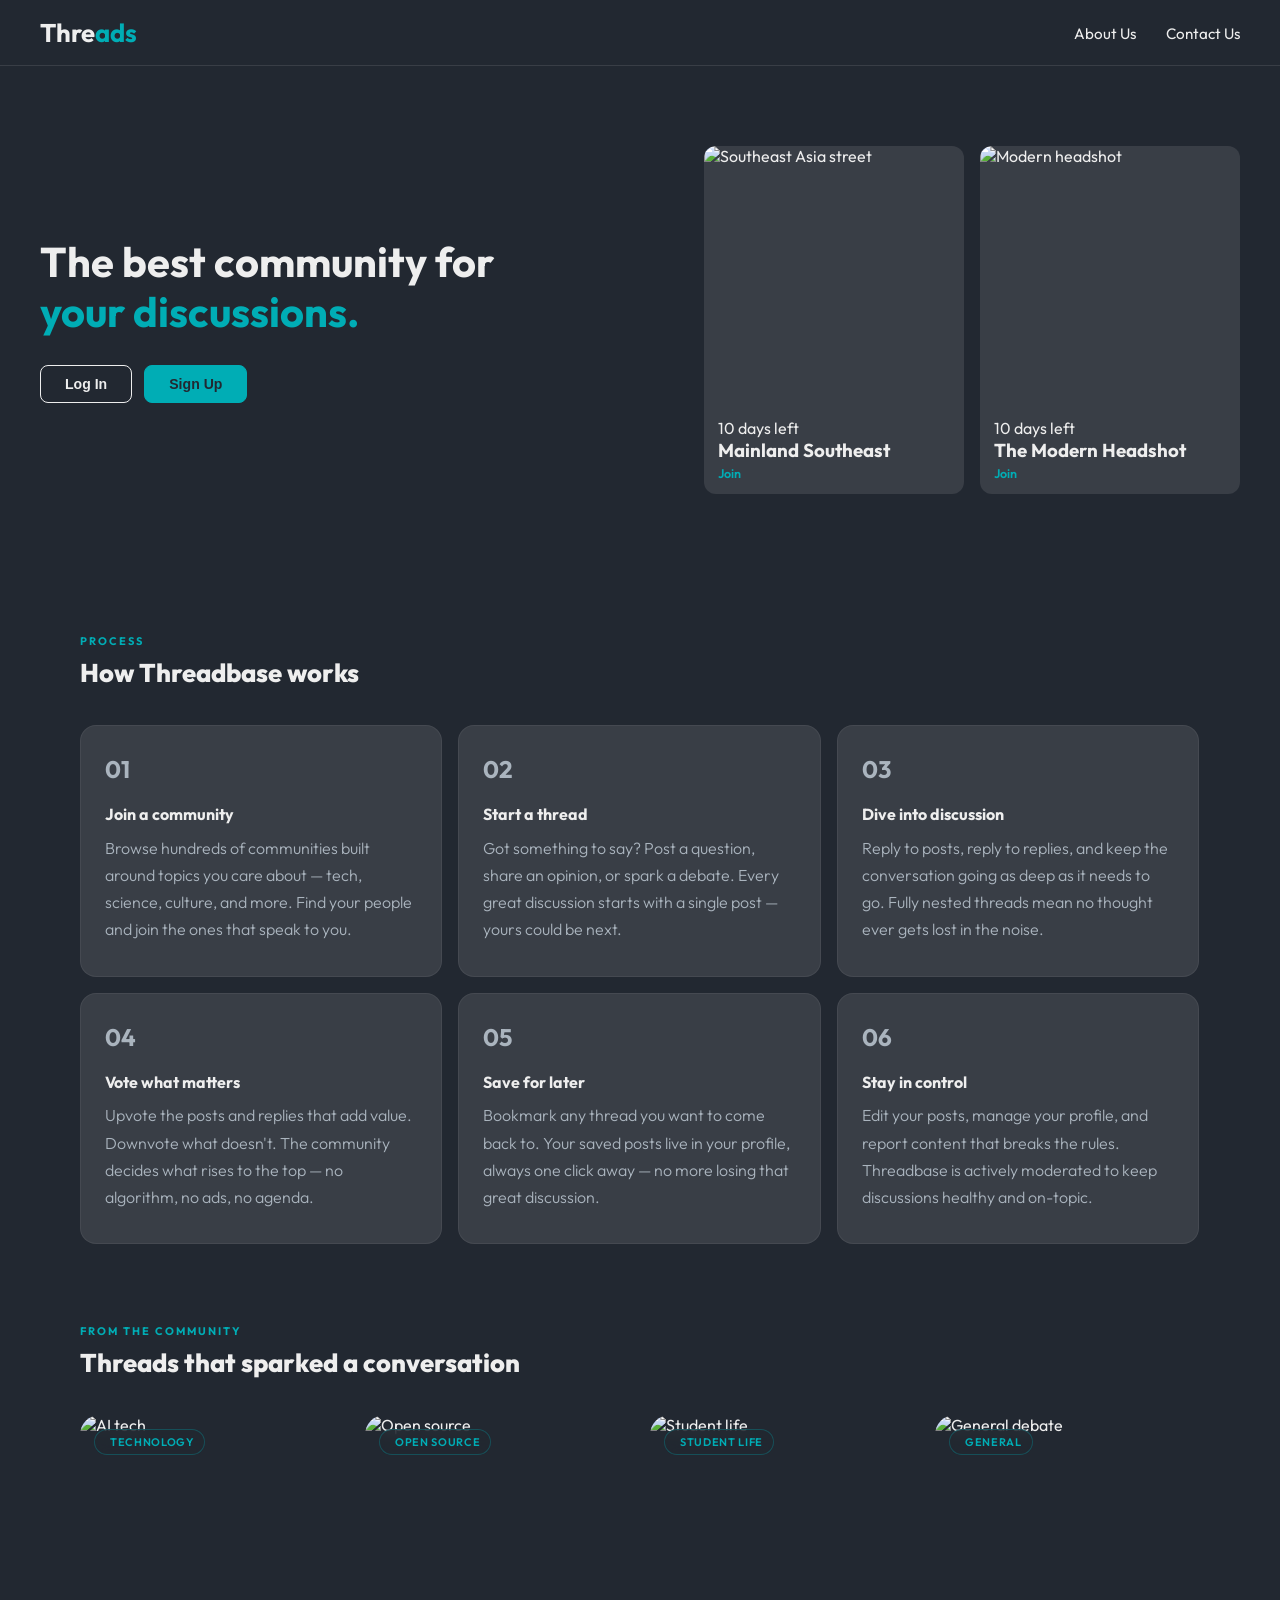
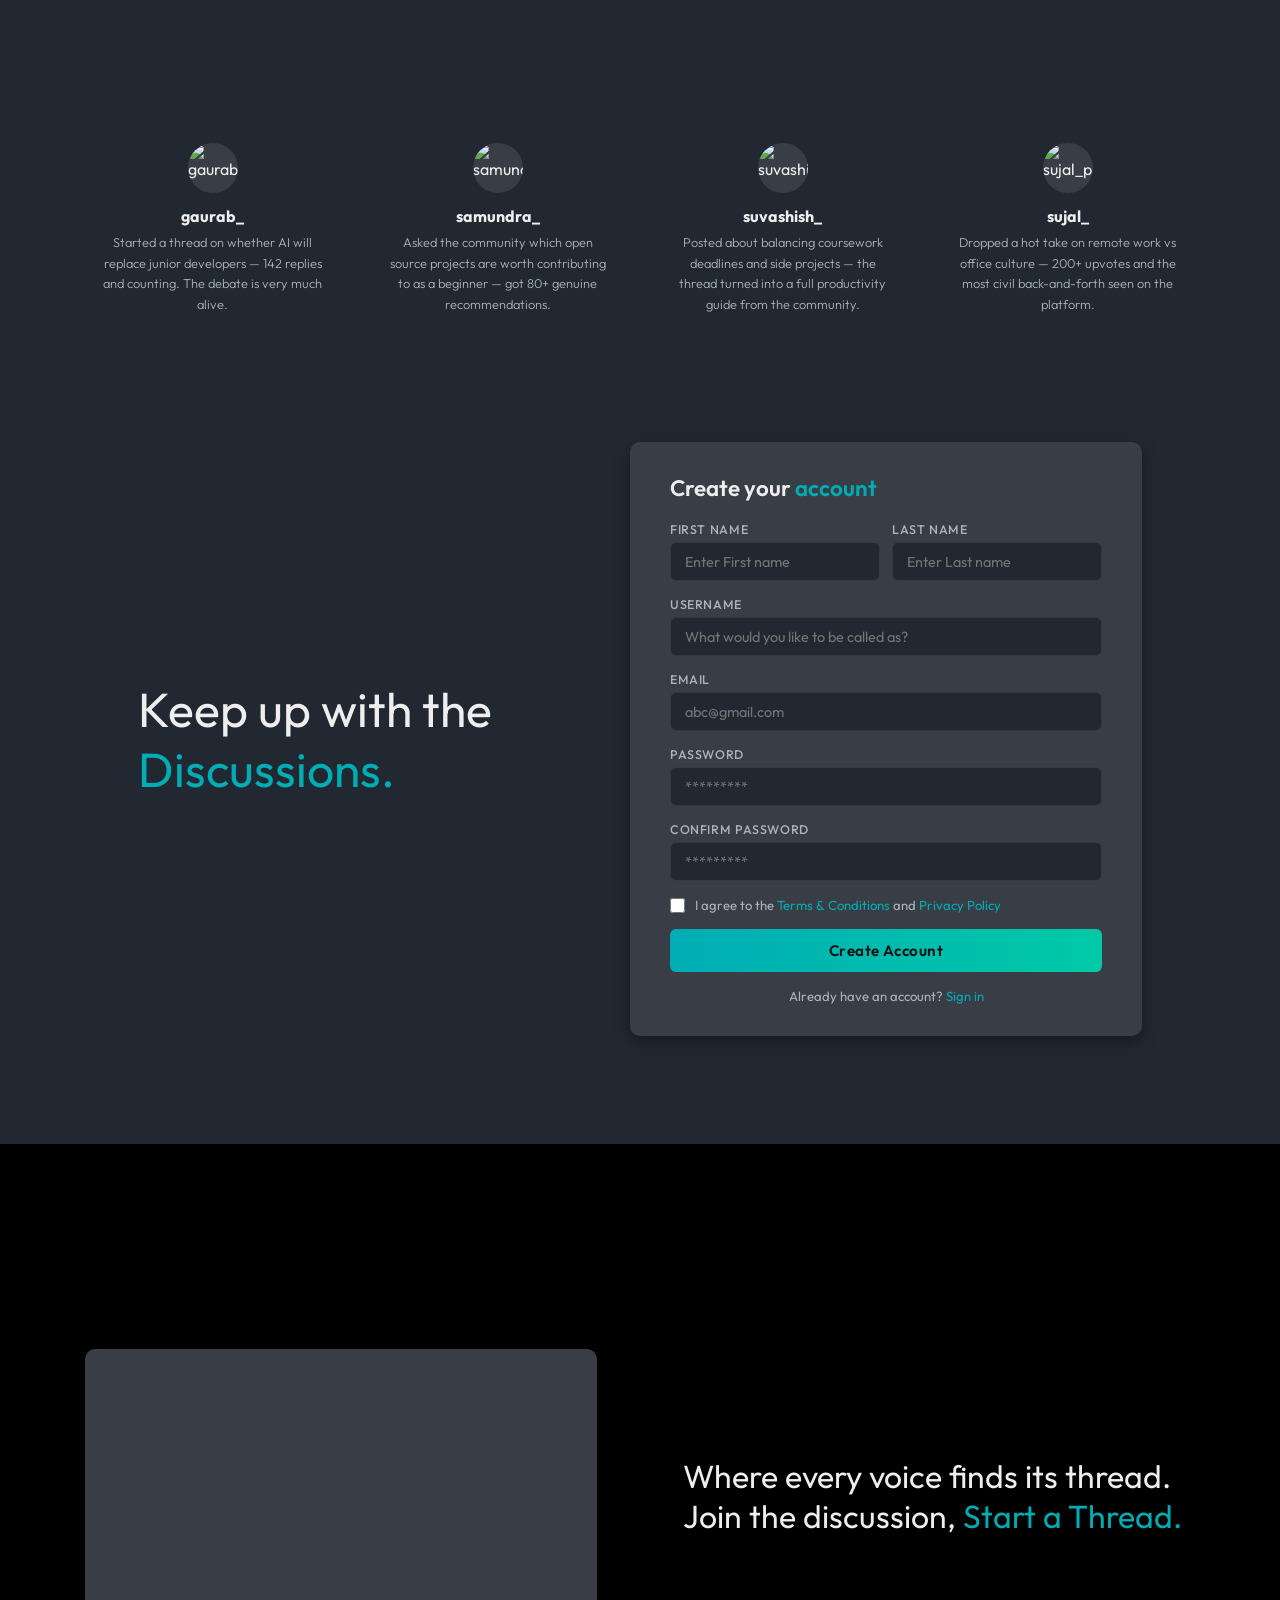
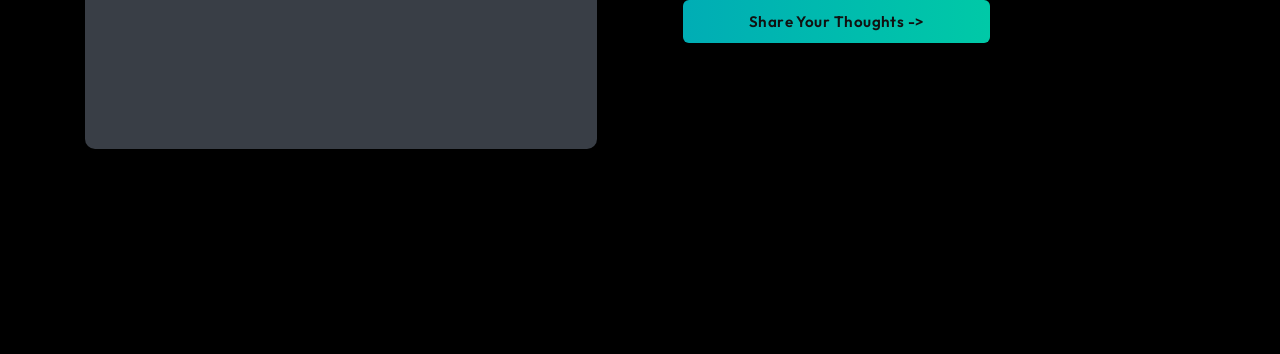
==== commit 59e88f37: "issue: resolved card issues plus merged" ====
--- a/pages/index.html
+++ b/pages/index.html
@@ -64,8 +64,8 @@
   </section>
   <!-- Top hero section ends -->
 
-  <!-- work section starts -->
-  <section class="works-section">
+  <!-- work section start -->
+   <section class="works-section">
 
     <p class="section-label">Process</p>
     <h2 class="works-title">How Threadbase works</h2>
@@ -81,8 +81,7 @@
               <iconify-icon icon="lucide:users" width="28" height="28" class="card-icon"></iconify-icon>
             </div>
             <h5 class="card-title">Join a community</h5>
-            <p class="card-text">Browse hundreds of communities built around topics you care about — tech, science,
-              culture, and more. Find your people and join the ones that speak to you.</p>
+            <p class="card-text">Browse hundreds of communities built around topics you care about — tech, science, culture, and more. Find your people and join the ones that speak to you.</p>
           </div>
         </div>
       </div>
@@ -96,8 +95,7 @@
               <iconify-icon icon="lucide:pencil-line" width="28" height="28" class="card-icon"></iconify-icon>
             </div>
             <h5 class="card-title">Start a thread</h5>
-            <p class="card-text">Got something to say? Post a question, share an opinion, or spark a debate. Every great
-              discussion starts with a single post — yours could be next.</p>
+            <p class="card-text">Got something to say? Post a question, share an opinion, or spark a debate. Every great discussion starts with a single post — yours could be next.</p>
           </div>
         </div>
       </div>
@@ -111,8 +109,7 @@
               <iconify-icon icon="lucide:message-square-more" width="28" height="28" class="card-icon"></iconify-icon>
             </div>
             <h5 class="card-title">Dive into discussion</h5>
-            <p class="card-text">Reply to posts, reply to replies, and keep the conversation going as deep as it needs
-              to go. Fully nested threads mean no thought ever gets lost in the noise.</p>
+            <p class="card-text">Reply to posts, reply to replies, and keep the conversation going as deep as it needs to go. Fully nested threads mean no thought ever gets lost in the noise.</p>
           </div>
         </div>
       </div>
@@ -126,8 +123,7 @@
               <iconify-icon icon="lucide:thumbs-up" width="28" height="28" class="card-icon"></iconify-icon>
             </div>
             <h5 class="card-title">Vote what matters</h5>
-            <p class="card-text">Upvote the posts and replies that add value. Downvote what doesn't. The community
-              decides what rises to the top — no algorithm, no ads, no agenda.</p>
+            <p class="card-text">Upvote the posts and replies that add value. Downvote what doesn't. The community decides what rises to the top — no algorithm, no ads, no agenda.</p>
           </div>
         </div>
       </div>
@@ -141,8 +137,7 @@
               <iconify-icon icon="lucide:bookmark" width="28" height="28" class="card-icon"></iconify-icon>
             </div>
             <h5 class="card-title">Save for later</h5>
-            <p class="card-text">Bookmark any thread you want to come back to. Your saved posts live in your profile,
-              always one click away — no more losing that great discussion.</p>
+            <p class="card-text">Bookmark any thread you want to come back to. Your saved posts live in your profile, always one click away — no more losing that great discussion.</p>
           </div>
         </div>
       </div>
@@ -156,15 +151,108 @@
               <iconify-icon icon="lucide:shield-check" width="28" height="28" class="card-icon"></iconify-icon>
             </div>
             <h5 class="card-title">Stay in control</h5>
-            <p class="card-text">Edit your posts, manage your profile, and report content that breaks the rules.
-              Threadbase is actively moderated to keep discussions healthy and on-topic.</p>
-          </div>
-        </div>
-      </div>
-    </div>
+            <p class="card-text">Edit your posts, manage your profile, and report content that breaks the rules. Threadbase is actively moderated to keep discussions healthy and on-topic.</p>
+          </div>
+        </div>
+      </div>
+
+    </div>
+
   </section>
-  <!-- work section ends -->
-
+<!-- work section ends -->
+
+ <!-- featured section -->
+  <section class="featured-section">
+ 
+    <p class="section-label">From the community</p>
+    <h2 class="works-title">Threads that sparked a conversation</h2>
+ 
+    <div class="featured-row">
+ 
+      <!-- Post card 1 -->
+      <div class="post-col">
+        <div class="post-card">
+          <div class="post-img-wrap">
+            <img src="https://images.unsplash.com/photo-1607706189992-eae578626c86?w=600&q=80" alt="AI tech" class="post-img"/>
+            <div class="post-community-badge">
+              <iconify-icon icon="lucide:cpu" width="12" height="12"></iconify-icon>
+              Technology
+            </div>
+          </div>
+          <div class="post-meta">
+            <div class="post-avatar-wrap">
+              <img src="https://api.dicebear.com/7.x/thumbs/svg?seed=gaurab" alt="gaurab_dev" class="post-avatar"/>
+            </div>
+            <h4 class="post-author">gaurab_</h4>
+            <p class="post-desc">Started a thread on whether AI will replace junior developers — 142 replies and counting. The debate is very much alive.</p>
+          </div>
+        </div>
+      </div>
+ 
+      <!-- Post card 2 -->
+      <div class="post-col">
+        <div class="post-card">
+          <div class="post-img-wrap">
+            <img src="https://images.unsplash.com/photo-1556075798-4825dfaaf498?w=600&q=80" alt="Open source" class="post-img"/>
+            <div class="post-community-badge">
+              <iconify-icon icon="lucide:code-2" width="12" height="12"></iconify-icon>
+              Open Source
+            </div>
+          </div>
+          <div class="post-meta">
+            <div class="post-avatar-wrap">
+              <img src="https://api.dicebear.com/7.x/thumbs/svg?seed=samundra" alt="samundra_s" class="post-avatar"/>
+            </div>
+            <h4 class="post-author">samundra_</h4>
+            <p class="post-desc">Asked the community which open source projects are worth contributing to as a beginner — got 80+ genuine recommendations.</p>
+          </div>
+        </div>
+      </div>
+ 
+      <!-- Post card 3 -->
+      <div class="post-col">
+        <div class="post-card">
+          <div class="post-img-wrap">
+            <img src="https://images.unsplash.com/photo-1523240795612-9a054b0db644?w=600&q=80" alt="Student life" class="post-img"/>
+            <div class="post-community-badge">
+              <iconify-icon icon="lucide:graduation-cap" width="12" height="12"></iconify-icon>
+              Student Life
+            </div>
+          </div>
+          <div class="post-meta">
+            <div class="post-avatar-wrap">
+              <img src="https://api.dicebear.com/7.x/thumbs/svg?seed=suvashish" alt="suvashish_x" class="post-avatar"/>
+            </div>
+            <h4 class="post-author">suvashish_</h4>
+            <p class="post-desc">Posted about balancing coursework deadlines and side projects — the thread turned into a full productivity guide from the community.</p>
+          </div>
+        </div>
+      </div>
+ 
+      <!-- Post card 4 -->
+      <div class="post-col">
+        <div class="post-card">
+          <div class="post-img-wrap">
+            <img src="https://images.unsplash.com/photo-1517245386807-bb43f82c33c4?w=600&q=80" alt="General debate" class="post-img"/>
+            <div class="post-community-badge">
+              <iconify-icon icon="lucide:flame" width="12" height="12"></iconify-icon>
+              General
+            </div>
+          </div>
+          <div class="post-meta">
+            <div class="post-avatar-wrap">
+              <img src="https://api.dicebear.com/7.x/thumbs/svg?seed=sujal" alt="sujal_p" class="post-avatar"/>
+            </div>
+            <h4 class="post-author">sujal_</h4>
+            <p class="post-desc">Dropped a hot take on remote work vs office culture — 200+ upvotes and the most civil back-and-forth seen on the platform.</p>
+          </div>
+        </div>
+      </div>
+ 
+    </div>
+ 
+  </section>
+<!-- featured section end -->
   <!-- Registration section starts -->
   <div class="register-container">
     <div class="register-text">
--- a/CSS/style.css
+++ b/CSS/style.css
@@ -75,7 +75,7 @@
     width: 55%;
 }
 
-.card {
+.hero .card {
     border-radius: 12px;
     overflow: hidden;
     background-color: #393E46;
@@ -84,7 +84,7 @@
     transition: transform 0.3s, box-shadow 0.3s;
 }
 
-.card:hover {
+.hero .card:hover {
     transform: translateY(-8px);
     box-shadow: 0 16px 40px rgba(0, 0, 0, 0.5), 0 0 0 2px #00ADB5;
 }
@@ -139,11 +139,11 @@
     font-size: 1.9rem;
   }
 
-  .card {
+  .hero .card {
     width: 170px;
   }
 
-  .card img {
+  .hero .card img {
     width: 170px;
     height: 170px;
   }
@@ -154,26 +154,24 @@
     font-size: 1.6rem;
   }
 
-  .card {
+  .hero .card {
     width: 145px;
   }
 
-  .card img {
+  .hero .card img {
     width: 145px;
     height: 145px;
   }
 }
 
 /* work section css */
-/* section */
 .works-section {
+  padding: 60px 40px 0;
   max-width: 1200px;
   margin: 0 auto;
 }
 
-
 .section-label {
-  font-family: 'Outfit', sans-serif;
   font-size: 11px;
   font-weight: 700;
   letter-spacing: 0.18em;
@@ -182,38 +180,35 @@
   margin-bottom: 8px;
 }
 
-/* main title */
 .works-title {
-  font-family: 'Outfit', sans-serif;
   font-size: 1.6rem;
   font-weight: 800;
   color: var(--color-font);
   margin-bottom: 36px;
 }
 
-/* 2 rows of cards */
+/* 3 per row, wraps to 2 then 1 */
 .cards-row {
   display: flex;
   flex-wrap: wrap;
   gap: 16px;
 }
 
-/* each column — 3 cards per row */
 .col {
   flex: 0 0 calc(33.333% - 11px);
   min-width: 0;
 }
 
-/* card */
-.card {
+.works-section .card {
   background-color: var(--color-secondary);
   border: 1px solid rgba(255, 255, 255, 0.06);
   border-radius: 16px;
   height: 100%;
+  width: 100%;
   transition: box-shadow 0.2s ease, transform 0.2s ease;
 }
 
-.card:hover {
+.works-section .card:hover {
   transform: translateY(-4px);
   border-color: var(--color-highlight);
   box-shadow: 0 12px 32px rgba(0, 173, 181, 0.12);
@@ -225,16 +220,15 @@
   flex-direction: column;
 }
 
-/* number + icon top row */
 .card-top-row {
   display: flex;
   align-items: center;
   justify-content: space-between;
   margin-bottom: 20px;
+ 
 }
 
 .card-number {
-  font-family: 'Outfit', sans-serif;
   font-size: 1.5rem;
   font-weight: 700;
   color: var(--color-slate);
@@ -244,33 +238,148 @@
   color: var(--color-highlight);
 }
 
-/* card title */
 .card-title {
-  font-family: 'Outfit', sans-serif;
   font-size: 1rem;
   font-weight: 700;
-  color: var(--color-font);
   line-height: 1.3;
   margin-bottom: 10px;
 }
 
-/* card body text */
 .card-text {
-  font-size: 0.875rem;
+  font-size: rem;
   color: var(--color-slate);
   line-height: 1.7;
   font-weight: 300;
-  font-family: 'Outfit', sans-serif;
-}
-
-/* tablet - 2 cards to be displayed per row */
+}
+/*work section ends*/
+
+/* featured section */
+
+.featured-section {
+  max-width: 1200px;
+  margin: 80px auto 0;
+  padding: 0 40px;
+}
+
+.featured-row {
+  display: flex;
+  gap: 20px;
+}
+
+.post-col {
+  flex: 1;
+  min-width: 0;
+}
+
+.post-card {
+  display: flex;
+  flex-direction: column;
+  align-items: center;
+}
+
+.post-img-wrap {
+  position: relative;
+  width: 100%;
+  border-radius: 20px;
+  overflow: hidden;
+  aspect-ratio: 3 / 4;
+}
+
+.post-img {
+  width: 100%;
+  height: 100%;
+  object-fit: cover;
+  display: block;
+  transition: transform 0.4s ease;
+}
+
+.post-card:hover .post-img {
+  transform: scale(1.04);
+}
+
+.post-community-badge {
+  position: absolute;
+  top: 14px;
+  left: 14px;
+  display: flex;
+  align-items: center;
+  gap: 5px;
+  background-color: rgba(34, 40, 49, 0.75);
+  backdrop-filter: blur(6px);
+  color: var(--color-highlight);
+  font-size: 11px;
+  font-weight: 600;
+  letter-spacing: 0.06em;
+  text-transform: uppercase;
+  padding: 5px 10px;
+  border-radius: 100px;
+  border: 1px solid rgba(0, 173, 181, 0.3);
+}
+
+.post-community-badge iconify-icon {
+  display: flex;
+}
+
+/* avatar sits half outside the image */
+.post-meta {
+  display: flex;
+  flex-direction: column;
+  align-items: center;
+  text-align: center;
+  margin-top: -28px;
+  margin-bottom: 20px;
+}
+
+.post-avatar-wrap {
+  width: 56px;
+  height: 56px;
+  border-radius: 50%;
+  border: 3px solid var(--color-primary);
+  overflow: hidden;
+  background-color: var(--color-secondary);
+  flex-shrink: 0;
+}
+
+.post-avatar {
+  width: 100%;
+  height: 100%;
+  object-fit: cover;
+  display: block;
+}
+
+.post-author {
+  font-size: 1rem;
+  font-weight: 700;
+  margin-top: 10px;
+  margin-bottom: 6px;
+}
+
+.post-desc {
+  font-size: 0.8rem;
+  color: var(--color-slate);
+  line-height: 1.6;
+  font-weight: 300;
+  max-width: 220px;
+}
+
 @media (max-width: 900px) {
   .col {
     flex: 0 0 calc(50% - 8px);
   }
-}
-
-/* mobile - 1 card to be displayed per row */
+
+  .featured-row {
+    flex-wrap: wrap;
+  }
+
+  .post-col {
+    flex: 0 0 calc(50% - 10px);
+  }
+
+  .featured-section {
+    padding: 0 24px;
+  }
+}
+
 @media (max-width: 560px) {
   .col {
     flex: 0 0 100%;
@@ -283,7 +392,17 @@
   .works-title {
     font-size: 1.3rem;
   }
-}
+
+  .post-col {
+    flex: 0 0 100%;
+  }
+
+  .featured-section {
+    margin-top: 48px;
+    padding: 0 20px;
+  }
+}
+/* featured section end */
 
 /* Registration section CSS */
 .register-container {
